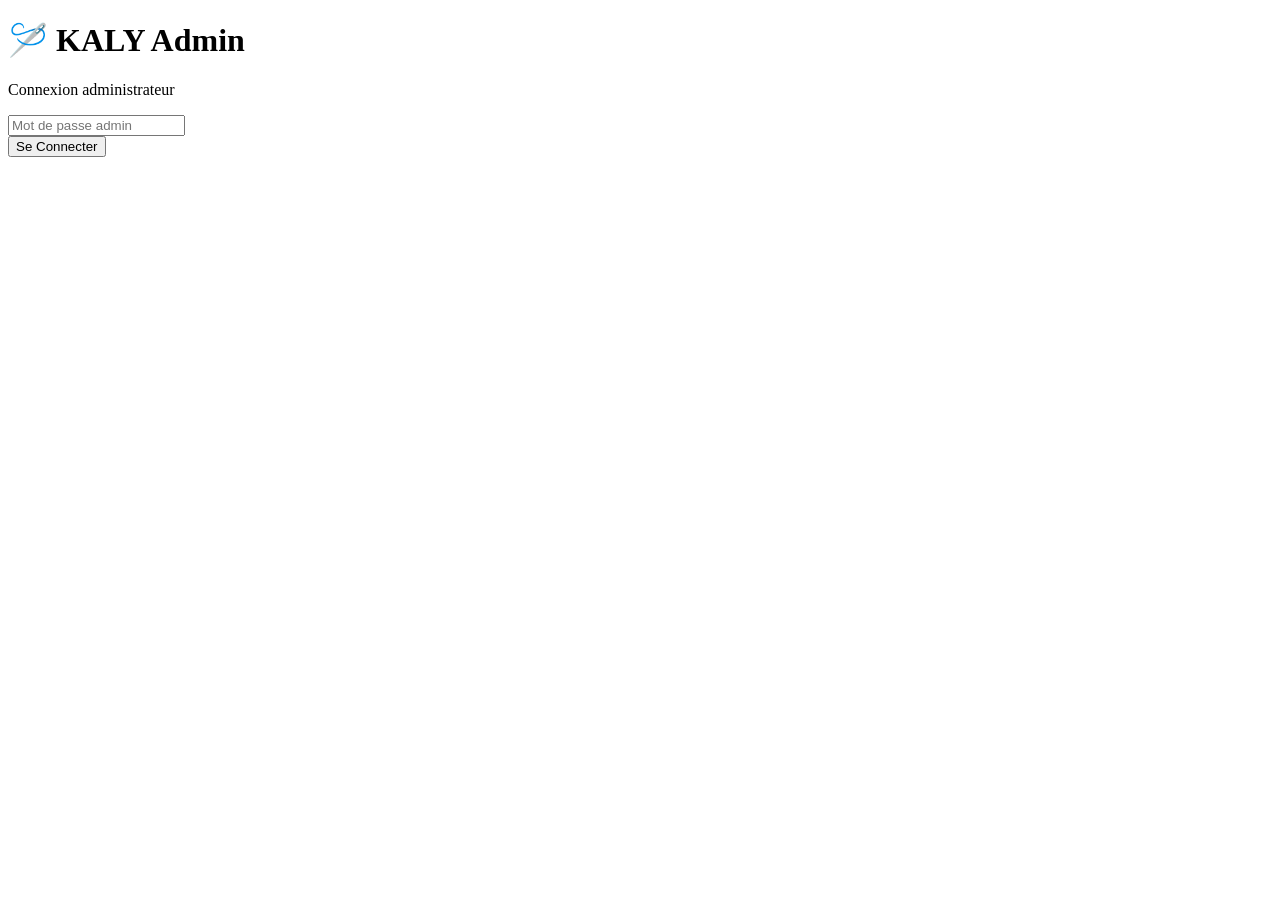
==== index.html @ ee742c8f "Add files via upload" ====
<!DOCTYPE html>
<html lang="fr">
<head>
    <meta charset="UTF-8">
    <meta name="viewport" content="width=device-width, initial-scale=1.0">
    <title>Admin Login - KALY</title>
    <link rel="stylesheet" href="css/admin.css">
</head>
<body>
    <div class="login-container">
        <div class="login-box">
            <h1>🪡 KALY Admin</h1>
            <p>Connexion administrateur</p>
            
            <form id="login-form">
                <div class="form-group">
                    <input type="password" id="password" placeholder="Mot de passe admin" required>
                </div>
                <button type="submit" class="btn btn-primary">Se Connecter</button>
                <div id="error-message" class="error-message"></div>
            </form>
        </div>
    </div>

    <script>
        // IMPORTANT: Remplacez par votre URL backend
        const API_URL = 'https://kaly-backend.onrender.com/api';
        
        document.getElementById('login-form').addEventListener('submit', async function(e) {
            e.preventDefault();
            
            const password = document.getElementById('password').value;
            const errorMsg = document.getElementById('error-message');
            
            try {
                // Test connection avec le mot de passe
                const response = await fetch(`${API_URL}/products`, {
                    headers: {
                        'password': password
                    }
                });
                
                if (response.ok) {
                    localStorage.setItem('kaly_admin_password', password);
                    window.location.href = 'dashboard.html';
                } else {
                    errorMsg.textContent = '❌ Mot de passe incorrect';
                }
            } catch (error) {
                errorMsg.textContent = '❌ Erreur de connexion au serveur';
                console.error('Error:', error);
            }
        });
    </script>
</body>
</html>
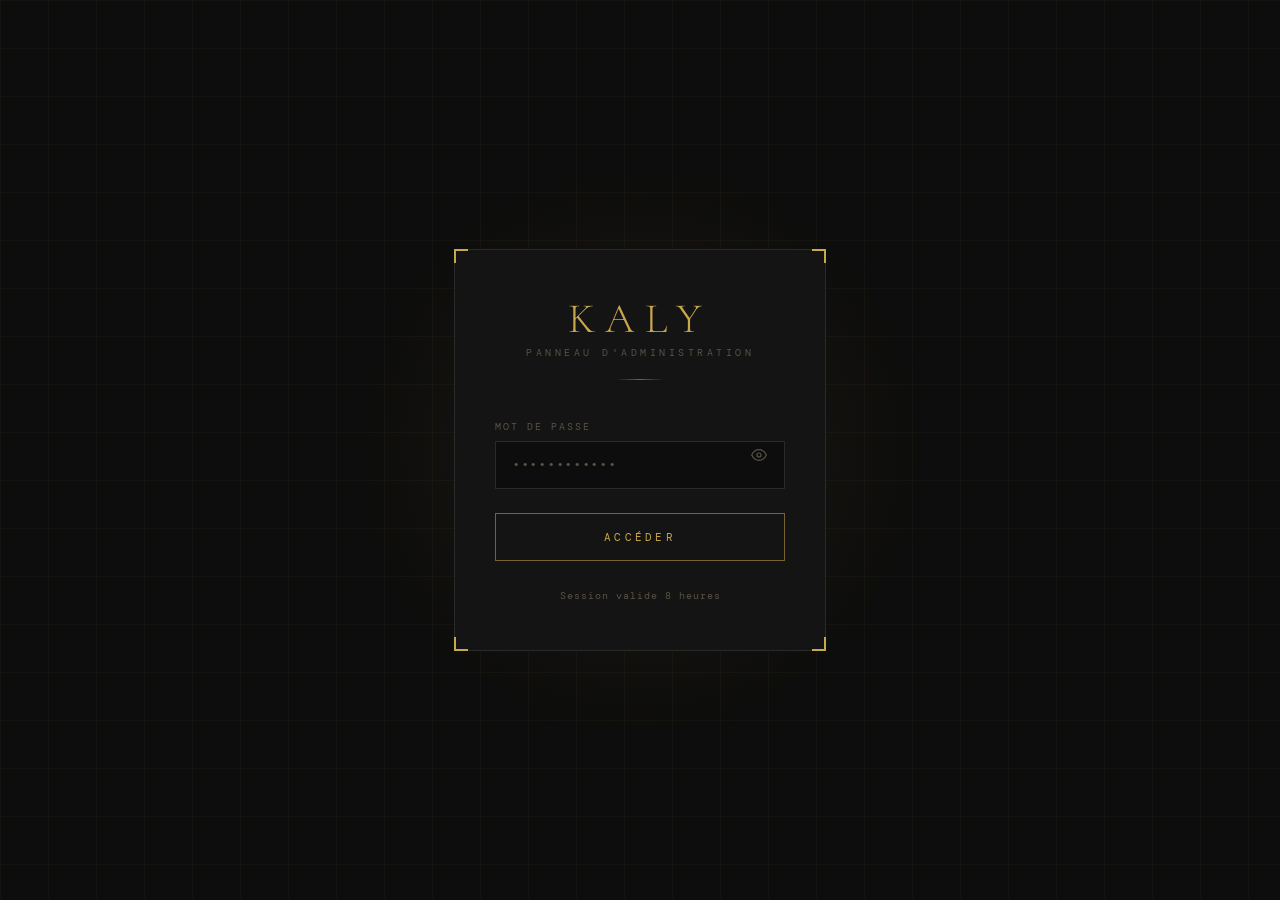
==== commit b8932c70: "Update index.html" ====
--- a/index.html
+++ b/index.html
@@ -1,56 +1,371 @@
 <!DOCTYPE html>
 <html lang="fr">
 <head>
-    <meta charset="UTF-8">
-    <meta name="viewport" content="width=device-width, initial-scale=1.0">
-    <title>Admin Login - KALY</title>
-    <link rel="stylesheet" href="css/admin.css">
+  <meta charset="UTF-8" />
+  <meta name="viewport" content="width=device-width, initial-scale=1.0" />
+  <title>KALY — Admin</title>
+  <link href="https://fonts.googleapis.com/css2?family=Cormorant+Garamond:wght@300;400;600&family=DM+Mono:wght@300;400&display=swap" rel="stylesheet" />
+  <style>
+    *, *::before, *::after { box-sizing: border-box; margin: 0; padding: 0; }
+
+    :root {
+      --bg: #0d0d0d;
+      --surface: #141414;
+      --border: #2a2a2a;
+      --gold: #c9a84c;
+      --gold-dim: #7a6230;
+      --text: #e8e0d0;
+      --muted: #5a5244;
+      --error: #c0392b;
+    }
+
+    body {
+      background: var(--bg);
+      color: var(--text);
+      font-family: 'DM Mono', monospace;
+      min-height: 100vh;
+      display: flex;
+      align-items: center;
+      justify-content: center;
+      overflow: hidden;
+    }
+
+    /* Animated background grid */
+    body::before {
+      content: '';
+      position: fixed;
+      inset: 0;
+      background-image:
+        linear-gradient(rgba(201,168,76,0.04) 1px, transparent 1px),
+        linear-gradient(90deg, rgba(201,168,76,0.04) 1px, transparent 1px);
+      background-size: 48px 48px;
+      animation: gridDrift 20s linear infinite;
+      z-index: 0;
+    }
+
+    @keyframes gridDrift {
+      from { transform: translateY(0); }
+      to   { transform: translateY(48px); }
+    }
+
+    .glow-orb {
+      position: fixed;
+      width: 600px;
+      height: 600px;
+      border-radius: 50%;
+      background: radial-gradient(circle, rgba(201,168,76,0.08) 0%, transparent 70%);
+      top: 50%;
+      left: 50%;
+      transform: translate(-50%, -50%);
+      z-index: 0;
+      animation: pulse 6s ease-in-out infinite;
+    }
+
+    @keyframes pulse {
+      0%, 100% { opacity: 0.6; transform: translate(-50%, -50%) scale(1); }
+      50%       { opacity: 1;   transform: translate(-50%, -50%) scale(1.1); }
+    }
+
+    .container {
+      position: relative;
+      z-index: 1;
+      width: 100%;
+      max-width: 420px;
+      padding: 0 24px;
+      animation: fadeUp 0.8s cubic-bezier(0.16,1,0.3,1) both;
+    }
+
+    @keyframes fadeUp {
+      from { opacity: 0; transform: translateY(24px); }
+      to   { opacity: 1; transform: translateY(0); }
+    }
+
+    .card {
+      background: var(--surface);
+      border: 1px solid var(--border);
+      padding: 48px 40px;
+      position: relative;
+    }
+
+    /* Corner accents */
+    .card::before, .card::after,
+    .card-corner-bl, .card-corner-tr {
+      content: '';
+      position: absolute;
+      width: 14px;
+      height: 14px;
+      border-color: var(--gold);
+      border-style: solid;
+    }
+    .card::before  { top: -1px;    left: -1px;  border-width: 2px 0 0 2px; }
+    .card::after   { bottom: -1px; right: -1px; border-width: 0 2px 2px 0; }
+    .card-corner-bl { bottom: -1px; left: -1px;  border-width: 0 0 2px 2px; }
+    .card-corner-tr { top: -1px;   right: -1px;  border-width: 2px 2px 0 0; }
+
+    .header {
+      text-align: center;
+      margin-bottom: 40px;
+    }
+
+    .logo {
+      font-family: 'Cormorant Garamond', serif;
+      font-size: 42px;
+      font-weight: 300;
+      letter-spacing: 0.25em;
+      color: var(--gold);
+      line-height: 1;
+      margin-bottom: 6px;
+    }
+
+    .tagline {
+      font-size: 10px;
+      letter-spacing: 0.35em;
+      color: var(--muted);
+      text-transform: uppercase;
+    }
+
+    .divider {
+      width: 48px;
+      height: 1px;
+      background: linear-gradient(90deg, transparent, var(--gold-dim), transparent);
+      margin: 20px auto;
+    }
+
+    label {
+      display: block;
+      font-size: 10px;
+      letter-spacing: 0.2em;
+      color: var(--muted);
+      text-transform: uppercase;
+      margin-bottom: 8px;
+    }
+
+    .input-wrap {
+      position: relative;
+      margin-bottom: 24px;
+    }
+
+    input[type="password"],
+    input[type="text"] {
+      width: 100%;
+      background: var(--bg);
+      border: 1px solid var(--border);
+      color: var(--text);
+      font-family: 'DM Mono', monospace;
+      font-size: 14px;
+      padding: 14px 48px 14px 16px;
+      outline: none;
+      transition: border-color 0.2s;
+      letter-spacing: 0.05em;
+    }
+
+    input:focus {
+      border-color: var(--gold-dim);
+    }
+
+    input::placeholder {
+      color: var(--muted);
+    }
+
+    .eye-btn {
+      position: absolute;
+      right: 14px;
+      top: 50%;
+      transform: translateY(-50%);
+      background: none;
+      border: none;
+      color: var(--muted);
+      cursor: pointer;
+      padding: 4px;
+      transition: color 0.2s;
+      display: flex;
+      align-items: center;
+    }
+
+    .eye-btn:hover { color: var(--gold); }
+
+    .btn {
+      width: 100%;
+      background: transparent;
+      border: 1px solid var(--gold-dim);
+      color: var(--gold);
+      font-family: 'DM Mono', monospace;
+      font-size: 11px;
+      letter-spacing: 0.3em;
+      text-transform: uppercase;
+      padding: 16px;
+      cursor: pointer;
+      transition: all 0.25s;
+      position: relative;
+      overflow: hidden;
+    }
+
+    .btn::before {
+      content: '';
+      position: absolute;
+      inset: 0;
+      background: var(--gold);
+      transform: scaleX(0);
+      transform-origin: left;
+      transition: transform 0.3s cubic-bezier(0.4,0,0.2,1);
+      z-index: 0;
+    }
+
+    .btn:hover::before  { transform: scaleX(1); }
+    .btn:hover { color: var(--bg); border-color: var(--gold); }
+
+    .btn span { position: relative; z-index: 1; }
+
+    .btn:disabled {
+      opacity: 0.4;
+      cursor: not-allowed;
+    }
+
+    .btn:disabled::before { display: none; }
+
+    .error-msg {
+      background: rgba(192,57,43,0.1);
+      border: 1px solid rgba(192,57,43,0.3);
+      color: #e74c3c;
+      font-size: 11px;
+      letter-spacing: 0.05em;
+      padding: 10px 14px;
+      margin-bottom: 20px;
+      display: none;
+      animation: shake 0.35s cubic-bezier(0.36,0.07,0.19,0.97);
+    }
+
+    @keyframes shake {
+      0%, 100% { transform: translateX(0); }
+      20%       { transform: translateX(-6px); }
+      60%       { transform: translateX(6px); }
+      80%       { transform: translateX(-3px); }
+    }
+
+    .error-msg.visible { display: block; }
+
+    .spinner {
+      width: 14px;
+      height: 14px;
+      border: 2px solid transparent;
+      border-top-color: currentColor;
+      border-radius: 50%;
+      animation: spin 0.6s linear infinite;
+      display: inline-block;
+      vertical-align: middle;
+      margin-right: 8px;
+    }
+
+    @keyframes spin { to { transform: rotate(360deg); } }
+
+    .footer-note {
+      text-align: center;
+      margin-top: 28px;
+      font-size: 10px;
+      color: var(--muted);
+      letter-spacing: 0.1em;
+    }
+  </style>
 </head>
 <body>
-    <div class="login-container">
-        <div class="login-box">
-            <h1>🪡 KALY Admin</h1>
-            <p>Connexion administrateur</p>
-            
-            <form id="login-form">
-                <div class="form-group">
-                    <input type="password" id="password" placeholder="Mot de passe admin" required>
-                </div>
-                <button type="submit" class="btn btn-primary">Se Connecter</button>
-                <div id="error-message" class="error-message"></div>
-            </form>
-        </div>
+  <div class="glow-orb"></div>
+
+  <div class="container">
+    <div class="card">
+      <div class="card-corner-bl"></div>
+      <div class="card-corner-tr"></div>
+
+      <div class="header">
+        <div class="logo">KALY</div>
+        <div class="tagline">Panneau d'administration</div>
+        <div class="divider"></div>
+      </div>
+
+      <div id="errorMsg" class="error-msg"></div>
+
+      <div class="input-wrap">
+        <label for="password">Mot de passe</label>
+        <input type="password" id="password" placeholder="••••••••••••" autocomplete="current-password" />
+        <button class="eye-btn" id="eyeBtn" type="button" aria-label="Afficher le mot de passe">
+          <svg id="eyeIcon" width="16" height="16" fill="none" stroke="currentColor" stroke-width="1.8" viewBox="0 0 24 24">
+            <path d="M1 12s4-8 11-8 11 8 11 8-4 8-11 8-11-8-11-8z"/>
+            <circle cx="12" cy="12" r="3"/>
+          </svg>
+        </button>
+      </div>
+
+      <button class="btn" id="loginBtn" type="button">
+        <span id="btnText">Accéder</span>
+      </button>
+
+      <div class="footer-note">Session valide 8 heures</div>
     </div>
-
-    <script>
-        // IMPORTANT: Remplacez par votre URL backend
-        const API_URL = 'https://kaly-backend.onrender.com/api';
-        
-        document.getElementById('login-form').addEventListener('submit', async function(e) {
-            e.preventDefault();
-            
-            const password = document.getElementById('password').value;
-            const errorMsg = document.getElementById('error-message');
-            
-            try {
-                // Test connection avec le mot de passe
-                const response = await fetch(`${API_URL}/products`, {
-                    headers: {
-                        'password': password
-                    }
-                });
-                
-                if (response.ok) {
-                    localStorage.setItem('kaly_admin_password', password);
-                    window.location.href = 'dashboard.html';
-                } else {
-                    errorMsg.textContent = '❌ Mot de passe incorrect';
-                }
-            } catch (error) {
-                errorMsg.textContent = '❌ Erreur de connexion au serveur';
-                console.error('Error:', error);
-            }
+  </div>
+
+  <script>
+    const API_URL = 'https://kaly-backend.onrender.com'; // adapte si besoin
+
+    const passwordInput = document.getElementById('password');
+    const loginBtn      = document.getElementById('loginBtn');
+    const btnText       = document.getElementById('btnText');
+    const errorMsg      = document.getElementById('errorMsg');
+    const eyeBtn        = document.getElementById('eyeBtn');
+    const eyeIcon       = document.getElementById('eyeIcon');
+
+    // Toggle password visibility
+    eyeBtn.addEventListener('click', () => {
+      const isHidden = passwordInput.type === 'password';
+      passwordInput.type = isHidden ? 'text' : 'password';
+      eyeIcon.innerHTML = isHidden
+        ? `<path d="M17.94 17.94A10.07 10.07 0 0 1 12 20c-7 0-11-8-11-8a18.45 18.45 0 0 1 5.06-5.94"/>
+           <path d="M9.9 4.24A9.12 9.12 0 0 1 12 4c7 0 11 8 11 8a18.5 18.5 0 0 1-2.16 3.19"/>
+           <line x1="1" y1="1" x2="23" y2="23"/>`
+        : `<path d="M1 12s4-8 11-8 11 8 11 8-4 8-11 8-11-8-11-8z"/><circle cx="12" cy="12" r="3"/>`;
+    });
+
+    // Login
+    async function login() {
+      const password = passwordInput.value.trim();
+      if (!password) return;
+
+      errorMsg.classList.remove('visible');
+      loginBtn.disabled = true;
+      btnText.innerHTML = '<span class="spinner"></span>Vérification...';
+
+      try {
+        const res = await fetch(`${API_URL}/api/auth/login`, {
+          method: 'POST',
+          headers: { 'Content-Type': 'application/json' },
+          body: JSON.stringify({ password })
         });
-    </script>
+
+        const data = await res.json();
+
+        if (!res.ok) throw new Error(data.error || 'Erreur d\'authentification');
+
+        // Stocke le token
+        localStorage.setItem('kaly_admin_token', data.token);
+
+        // Redirige vers le dashboard
+        window.location.href = '/admin/dashboard.html';
+
+      } catch (err) {
+        errorMsg.textContent = err.message;
+        errorMsg.classList.add('visible');
+        passwordInput.value = '';
+        passwordInput.focus();
+      } finally {
+        loginBtn.disabled = false;
+        btnText.textContent = 'Accéder';
+      }
+    }
+
+    loginBtn.addEventListener('click', login);
+    passwordInput.addEventListener('keydown', e => { if (e.key === 'Enter') login(); });
+
+    // Redirige si déjà connecté
+    const existingToken = localStorage.getItem('kaly_admin_token');
+    if (existingToken) window.location.href = '/admin/dashboard.html';
+  </script>
 </body>
-</html>+</html>
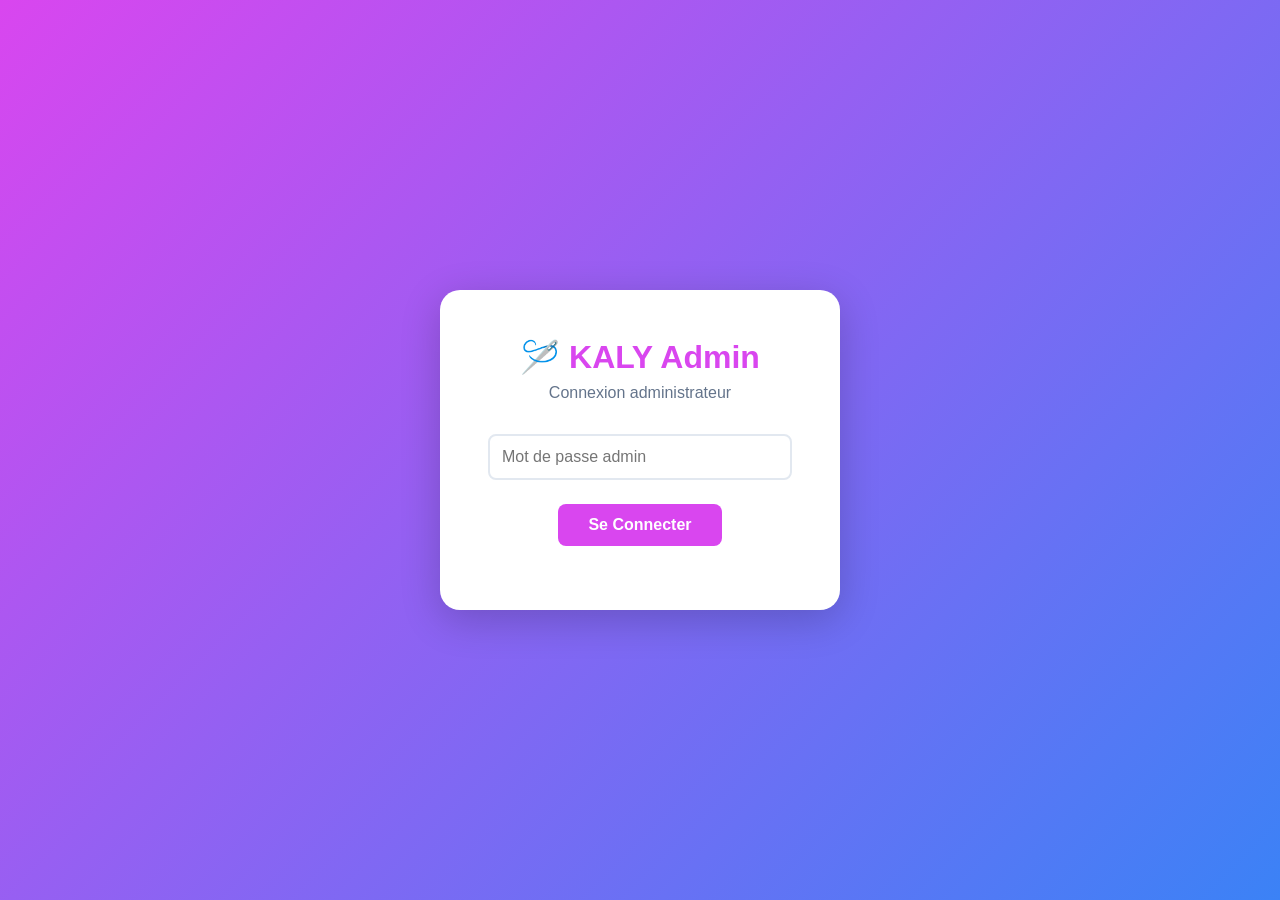
==== commit 38e23a2b: "Update index.html" ====
--- a/index.html
+++ b/index.html
@@ -1,371 +1,56 @@
 <!DOCTYPE html>
 <html lang="fr">
 <head>
-  <meta charset="UTF-8" />
-  <meta name="viewport" content="width=device-width, initial-scale=1.0" />
-  <title>KALY — Admin</title>
-  <link href="https://fonts.googleapis.com/css2?family=Cormorant+Garamond:wght@300;400;600&family=DM+Mono:wght@300;400&display=swap" rel="stylesheet" />
-  <style>
-    *, *::before, *::after { box-sizing: border-box; margin: 0; padding: 0; }
-
-    :root {
-      --bg: #0d0d0d;
-      --surface: #141414;
-      --border: #2a2a2a;
-      --gold: #c9a84c;
-      --gold-dim: #7a6230;
-      --text: #e8e0d0;
-      --muted: #5a5244;
-      --error: #c0392b;
-    }
-
-    body {
-      background: var(--bg);
-      color: var(--text);
-      font-family: 'DM Mono', monospace;
-      min-height: 100vh;
-      display: flex;
-      align-items: center;
-      justify-content: center;
-      overflow: hidden;
-    }
-
-    /* Animated background grid */
-    body::before {
-      content: '';
-      position: fixed;
-      inset: 0;
-      background-image:
-        linear-gradient(rgba(201,168,76,0.04) 1px, transparent 1px),
-        linear-gradient(90deg, rgba(201,168,76,0.04) 1px, transparent 1px);
-      background-size: 48px 48px;
-      animation: gridDrift 20s linear infinite;
-      z-index: 0;
-    }
-
-    @keyframes gridDrift {
-      from { transform: translateY(0); }
-      to   { transform: translateY(48px); }
-    }
-
-    .glow-orb {
-      position: fixed;
-      width: 600px;
-      height: 600px;
-      border-radius: 50%;
-      background: radial-gradient(circle, rgba(201,168,76,0.08) 0%, transparent 70%);
-      top: 50%;
-      left: 50%;
-      transform: translate(-50%, -50%);
-      z-index: 0;
-      animation: pulse 6s ease-in-out infinite;
-    }
-
-    @keyframes pulse {
-      0%, 100% { opacity: 0.6; transform: translate(-50%, -50%) scale(1); }
-      50%       { opacity: 1;   transform: translate(-50%, -50%) scale(1.1); }
-    }
-
-    .container {
-      position: relative;
-      z-index: 1;
-      width: 100%;
-      max-width: 420px;
-      padding: 0 24px;
-      animation: fadeUp 0.8s cubic-bezier(0.16,1,0.3,1) both;
-    }
-
-    @keyframes fadeUp {
-      from { opacity: 0; transform: translateY(24px); }
-      to   { opacity: 1; transform: translateY(0); }
-    }
-
-    .card {
-      background: var(--surface);
-      border: 1px solid var(--border);
-      padding: 48px 40px;
-      position: relative;
-    }
-
-    /* Corner accents */
-    .card::before, .card::after,
-    .card-corner-bl, .card-corner-tr {
-      content: '';
-      position: absolute;
-      width: 14px;
-      height: 14px;
-      border-color: var(--gold);
-      border-style: solid;
-    }
-    .card::before  { top: -1px;    left: -1px;  border-width: 2px 0 0 2px; }
-    .card::after   { bottom: -1px; right: -1px; border-width: 0 2px 2px 0; }
-    .card-corner-bl { bottom: -1px; left: -1px;  border-width: 0 0 2px 2px; }
-    .card-corner-tr { top: -1px;   right: -1px;  border-width: 2px 2px 0 0; }
-
-    .header {
-      text-align: center;
-      margin-bottom: 40px;
-    }
-
-    .logo {
-      font-family: 'Cormorant Garamond', serif;
-      font-size: 42px;
-      font-weight: 300;
-      letter-spacing: 0.25em;
-      color: var(--gold);
-      line-height: 1;
-      margin-bottom: 6px;
-    }
-
-    .tagline {
-      font-size: 10px;
-      letter-spacing: 0.35em;
-      color: var(--muted);
-      text-transform: uppercase;
-    }
-
-    .divider {
-      width: 48px;
-      height: 1px;
-      background: linear-gradient(90deg, transparent, var(--gold-dim), transparent);
-      margin: 20px auto;
-    }
-
-    label {
-      display: block;
-      font-size: 10px;
-      letter-spacing: 0.2em;
-      color: var(--muted);
-      text-transform: uppercase;
-      margin-bottom: 8px;
-    }
-
-    .input-wrap {
-      position: relative;
-      margin-bottom: 24px;
-    }
-
-    input[type="password"],
-    input[type="text"] {
-      width: 100%;
-      background: var(--bg);
-      border: 1px solid var(--border);
-      color: var(--text);
-      font-family: 'DM Mono', monospace;
-      font-size: 14px;
-      padding: 14px 48px 14px 16px;
-      outline: none;
-      transition: border-color 0.2s;
-      letter-spacing: 0.05em;
-    }
-
-    input:focus {
-      border-color: var(--gold-dim);
-    }
-
-    input::placeholder {
-      color: var(--muted);
-    }
-
-    .eye-btn {
-      position: absolute;
-      right: 14px;
-      top: 50%;
-      transform: translateY(-50%);
-      background: none;
-      border: none;
-      color: var(--muted);
-      cursor: pointer;
-      padding: 4px;
-      transition: color 0.2s;
-      display: flex;
-      align-items: center;
-    }
-
-    .eye-btn:hover { color: var(--gold); }
-
-    .btn {
-      width: 100%;
-      background: transparent;
-      border: 1px solid var(--gold-dim);
-      color: var(--gold);
-      font-family: 'DM Mono', monospace;
-      font-size: 11px;
-      letter-spacing: 0.3em;
-      text-transform: uppercase;
-      padding: 16px;
-      cursor: pointer;
-      transition: all 0.25s;
-      position: relative;
-      overflow: hidden;
-    }
-
-    .btn::before {
-      content: '';
-      position: absolute;
-      inset: 0;
-      background: var(--gold);
-      transform: scaleX(0);
-      transform-origin: left;
-      transition: transform 0.3s cubic-bezier(0.4,0,0.2,1);
-      z-index: 0;
-    }
-
-    .btn:hover::before  { transform: scaleX(1); }
-    .btn:hover { color: var(--bg); border-color: var(--gold); }
-
-    .btn span { position: relative; z-index: 1; }
-
-    .btn:disabled {
-      opacity: 0.4;
-      cursor: not-allowed;
-    }
-
-    .btn:disabled::before { display: none; }
-
-    .error-msg {
-      background: rgba(192,57,43,0.1);
-      border: 1px solid rgba(192,57,43,0.3);
-      color: #e74c3c;
-      font-size: 11px;
-      letter-spacing: 0.05em;
-      padding: 10px 14px;
-      margin-bottom: 20px;
-      display: none;
-      animation: shake 0.35s cubic-bezier(0.36,0.07,0.19,0.97);
-    }
-
-    @keyframes shake {
-      0%, 100% { transform: translateX(0); }
-      20%       { transform: translateX(-6px); }
-      60%       { transform: translateX(6px); }
-      80%       { transform: translateX(-3px); }
-    }
-
-    .error-msg.visible { display: block; }
-
-    .spinner {
-      width: 14px;
-      height: 14px;
-      border: 2px solid transparent;
-      border-top-color: currentColor;
-      border-radius: 50%;
-      animation: spin 0.6s linear infinite;
-      display: inline-block;
-      vertical-align: middle;
-      margin-right: 8px;
-    }
-
-    @keyframes spin { to { transform: rotate(360deg); } }
-
-    .footer-note {
-      text-align: center;
-      margin-top: 28px;
-      font-size: 10px;
-      color: var(--muted);
-      letter-spacing: 0.1em;
-    }
-  </style>
+    <meta charset="UTF-8">
+    <meta name="viewport" content="width=device-width, initial-scale=1.0">
+    <title>Admin Login - KALY</title>
+    <link rel="stylesheet" href="css/admin.css">
 </head>
 <body>
-  <div class="glow-orb"></div>
+    <div class="login-container">
+        <div class="login-box">
+            <h1>🪡 KALY Admin</h1>
+            <p>Connexion administrateur</p>
+            
+            <form id="login-form">
+                <div class="form-group">
+                    <input type="password" id="password" placeholder="Mot de passe admin" required>
+                </div>
+                <button type="submit" class="btn btn-primary">Se Connecter</button>
+                <div id="error-message" class="error-message"></div>
+            </form>
+        </div>
+    </div>
 
-  <div class="container">
-    <div class="card">
-      <div class="card-corner-bl"></div>
-      <div class="card-corner-tr"></div>
-
-      <div class="header">
-        <div class="logo">KALY</div>
-        <div class="tagline">Panneau d'administration</div>
-        <div class="divider"></div>
-      </div>
-
-      <div id="errorMsg" class="error-msg"></div>
-
-      <div class="input-wrap">
-        <label for="password">Mot de passe</label>
-        <input type="password" id="password" placeholder="••••••••••••" autocomplete="current-password" />
-        <button class="eye-btn" id="eyeBtn" type="button" aria-label="Afficher le mot de passe">
-          <svg id="eyeIcon" width="16" height="16" fill="none" stroke="currentColor" stroke-width="1.8" viewBox="0 0 24 24">
-            <path d="M1 12s4-8 11-8 11 8 11 8-4 8-11 8-11-8-11-8z"/>
-            <circle cx="12" cy="12" r="3"/>
-          </svg>
-        </button>
-      </div>
-
-      <button class="btn" id="loginBtn" type="button">
-        <span id="btnText">Accéder</span>
-      </button>
-
-      <div class="footer-note">Session valide 8 heures</div>
-    </div>
-  </div>
-
-  <script>
-    const API_URL = 'https://kaly-backend.onrender.com'; // adapte si besoin
-
-    const passwordInput = document.getElementById('password');
-    const loginBtn      = document.getElementById('loginBtn');
-    const btnText       = document.getElementById('btnText');
-    const errorMsg      = document.getElementById('errorMsg');
-    const eyeBtn        = document.getElementById('eyeBtn');
-    const eyeIcon       = document.getElementById('eyeIcon');
-
-    // Toggle password visibility
-    eyeBtn.addEventListener('click', () => {
-      const isHidden = passwordInput.type === 'password';
-      passwordInput.type = isHidden ? 'text' : 'password';
-      eyeIcon.innerHTML = isHidden
-        ? `<path d="M17.94 17.94A10.07 10.07 0 0 1 12 20c-7 0-11-8-11-8a18.45 18.45 0 0 1 5.06-5.94"/>
-           <path d="M9.9 4.24A9.12 9.12 0 0 1 12 4c7 0 11 8 11 8a18.5 18.5 0 0 1-2.16 3.19"/>
-           <line x1="1" y1="1" x2="23" y2="23"/>`
-        : `<path d="M1 12s4-8 11-8 11 8 11 8-4 8-11 8-11-8-11-8z"/><circle cx="12" cy="12" r="3"/>`;
-    });
-
-    // Login
-    async function login() {
-      const password = passwordInput.value.trim();
-      if (!password) return;
-
-      errorMsg.classList.remove('visible');
-      loginBtn.disabled = true;
-      btnText.innerHTML = '<span class="spinner"></span>Vérification...';
-
-      try {
-        const res = await fetch(`${API_URL}/api/auth/login`, {
-          method: 'POST',
-          headers: { 'Content-Type': 'application/json' },
-          body: JSON.stringify({ password })
+    <script>
+        // IMPORTANT: Remplacez par votre URL backend
+        const API_URL = 'https://kaly-backend.onrender.com/api';
+        
+        document.getElementById('login-form').addEventListener('submit', async function(e) {
+            e.preventDefault();
+            
+            const password = document.getElementById('password').value;
+            const errorMsg = document.getElementById('error-message');
+            
+            try {
+                // Test connection avec le mot de passe
+                const response = await fetch(`${API_URL}/products`, {
+                    headers: {
+                        'password': password
+                    }
+                });
+                
+                if (response.ok) {
+                    localStorage.setItem('kaly_admin_password', password);
+                    window.location.href = 'dashboard.html';
+                } else {
+                    errorMsg.textContent = '❌ Mot de passe incorrect';
+                }
+            } catch (error) {
+                errorMsg.textContent = '❌ Erreur de connexion au serveur';
+                console.error('Error:', error);
+            }
         });
-
-        const data = await res.json();
-
-        if (!res.ok) throw new Error(data.error || 'Erreur d\'authentification');
-
-        // Stocke le token
-        localStorage.setItem('kaly_admin_token', data.token);
-
-        // Redirige vers le dashboard
-        window.location.href = '/admin/dashboard.html';
-
-      } catch (err) {
-        errorMsg.textContent = err.message;
-        errorMsg.classList.add('visible');
-        passwordInput.value = '';
-        passwordInput.focus();
-      } finally {
-        loginBtn.disabled = false;
-        btnText.textContent = 'Accéder';
-      }
-    }
-
-    loginBtn.addEventListener('click', login);
-    passwordInput.addEventListener('keydown', e => { if (e.key === 'Enter') login(); });
-
-    // Redirige si déjà connecté
-    const existingToken = localStorage.getItem('kaly_admin_token');
-    if (existingToken) window.location.href = '/admin/dashboard.html';
-  </script>
+    </script>
 </body>
 </html>
--- a/css/admin.css
+++ b/css/admin.css
@@ -0,0 +1,405 @@
+* {
+    margin: 0;
+    padding: 0;
+    box-sizing: border-box;
+}
+
+:root {
+    --primary: #d946ef;
+    --primary-dark: #c026d3;
+    --secondary: #3b82f6;
+    --dark: #1e293b;
+    --light: #f8fafc;
+    --gray: #64748b;
+    --success: #10b981;
+    --danger: #ef4444;
+}
+
+body {
+    font-family: 'Segoe UI', Tahoma, Geneva, Verdana, sans-serif;
+    background: var(--light);
+    color: var(--dark);
+}
+
+/* Login Page */
+.login-container {
+    min-height: 100vh;
+    display: flex;
+    align-items: center;
+    justify-content: center;
+    background: linear-gradient(135deg, var(--primary) 0%, var(--secondary) 100%);
+    padding: 20px;
+}
+
+.login-box {
+    background: white;
+    padding: 3rem;
+    border-radius: 20px;
+    box-shadow: 0 10px 40px rgba(0,0,0,0.2);
+    max-width: 400px;
+    width: 100%;
+    text-align: center;
+}
+
+.login-box h1 {
+    color: var(--primary);
+    margin-bottom: 0.5rem;
+    font-size: 2rem;
+}
+
+.login-box p {
+    color: var(--gray);
+    margin-bottom: 2rem;
+}
+
+.form-group {
+    margin-bottom: 1.5rem;
+    text-align: left;
+}
+
+.form-group label {
+    display: block;
+    margin-bottom: 0.5rem;
+    font-weight: 600;
+    color: var(--dark);
+}
+
+.form-group input,
+.form-group select,
+.form-group textarea {
+    width: 100%;
+    padding: 12px;
+    border: 2px solid #e2e8f0;
+    border-radius: 8px;
+    font-size: 1rem;
+    transition: border 0.3s;
+}
+
+.form-group input:focus,
+.form-group select:focus,
+.form-group textarea:focus {
+    outline: none;
+    border-color: var(--primary);
+}
+
+.form-group small {
+    display: block;
+    margin-top: 0.5rem;
+    color: var(--gray);
+    font-size: 0.85rem;
+}
+
+.btn {
+    padding: 12px 30px;
+    border: none;
+    border-radius: 8px;
+    font-size: 1rem;
+    font-weight: 600;
+    cursor: pointer;
+    transition: all 0.3s;
+    display: inline-flex;
+    align-items: center;
+    gap: 0.5rem;
+}
+
+.btn-primary {
+    background: var(--primary);
+    color: white;
+}
+
+.btn-primary:hover {
+    background: var(--primary-dark);
+    transform: translateY(-2px);
+}
+
+.btn-secondary {
+    background: var(--gray);
+    color: white;
+}
+
+.btn-secondary:hover {
+    background: #475569;
+}
+
+.btn-danger {
+    background: var(--danger);
+    color: white;
+}
+
+.btn-danger:hover {
+    background: #dc2626;
+}
+
+.btn-sm {
+    padding: 6px 12px;
+    font-size: 0.875rem;
+}
+
+.error-message {
+    color: var(--danger);
+    margin-top: 1rem;
+    font-size: 0.9rem;
+}
+
+/* Admin Layout */
+.admin-layout {
+    display: flex;
+    min-height: 100vh;
+}
+
+.sidebar {
+    width: 260px;
+    background: var(--dark);
+    color: white;
+    padding: 2rem 0;
+    position: fixed;
+    height: 100vh;
+    overflow-y: auto;
+}
+
+.sidebar .logo {
+    padding: 0 1.5rem;
+    margin-bottom: 2rem;
+}
+
+.sidebar .logo h2 {
+    color: var(--primary);
+}
+
+.sidebar-nav {
+    display: flex;
+    flex-direction: column;
+}
+
+.nav-item {
+    padding: 1rem 1.5rem;
+    color: #cbd5e1;
+    text-decoration: none;
+    display: flex;
+    align-items: center;
+    gap: 1rem;
+    transition: all 0.3s;
+    cursor: pointer;
+}
+
+.nav-item:hover,
+.nav-item.active {
+    background: rgba(217, 70, 239, 0.1);
+    color: var(--primary);
+    border-left: 3px solid var(--primary);
+}
+
+.nav-item i {
+    width: 20px;
+}
+
+.main-content {
+    flex: 1;
+    margin-left: 260px;
+    padding: 2rem;
+}
+
+.admin-header {
+    background: white;
+    padding: 1.5rem;
+    border-radius: 10px;
+    margin-bottom: 2rem;
+    box-shadow: 0 2px 10px rgba(0,0,0,0.05);
+}
+
+.admin-header h1 {
+    color: var(--dark);
+}
+
+.content-section {
+    background: white;
+    padding: 2rem;
+    border-radius: 10px;
+    box-shadow: 0 2px 10px rgba(0,0,0,0.05);
+}
+
+.section-header {
+    display: flex;
+    justify-content: space-between;
+    align-items: center;
+    margin-bottom: 2rem;
+    flex-wrap: wrap;
+    gap: 1rem;
+}
+
+.section-header h2 {
+    color: var(--dark);
+}
+
+/* Products Table */
+.products-table {
+    overflow-x: auto;
+}
+
+table {
+    width: 100%;
+    border-collapse: collapse;
+}
+
+thead {
+    background: var(--light);
+}
+
+th {
+    padding: 1rem;
+    text-align: left;
+    font-weight: 600;
+    color: var(--dark);
+}
+
+td {
+    padding: 1rem;
+    border-bottom: 1px solid #e2e8f0;
+}
+
+.product-image-thumb {
+    width: 60px;
+    height: 60px;
+    object-fit: cover;
+    border-radius: 8px;
+}
+
+.action-buttons {
+    display: flex;
+    gap: 0.5rem;
+    flex-wrap: wrap;
+}
+
+/* Product Form */
+.product-form {
+    max-width: 800px;
+}
+
+.form-row {
+    display: grid;
+    grid-template-columns: 1fr 1fr;
+    gap: 1rem;
+}
+
+.image-preview,
+.uploaded-images {
+    display: grid;
+    grid-template-columns: repeat(auto-fill, minmax(150px, 1fr));
+    gap: 1rem;
+    margin-top: 1rem;
+}
+
+.preview-item,
+.uploaded-item {
+    position: relative;
+}
+
+.preview-item img,
+.uploaded-item img {
+    width: 100%;
+    height: 150px;
+    object-fit: cover;
+    border-radius: 8px;
+}
+
+.form-actions {
+    display: flex;
+    gap: 1rem;
+    margin-top: 2rem;
+}
+
+.form-message {
+    margin-top: 1rem;
+    padding: 1rem;
+    border-radius: 8px;
+}
+
+.form-message.success {
+    background: #d1fae5;
+    color: var(--success);
+}
+
+.form-message.error {
+    background: #fee2e2;
+    color: var(--danger);
+}
+
+/* Promo Form */
+.promo-form-card {
+    max-width: 600px;
+    background: var(--light);
+    padding: 2rem;
+    border-radius: 10px;
+}
+
+.promo-form-card h3 {
+    margin-bottom: 1.5rem;
+    color: var(--dark);
+}
+
+/* Stats */
+.stats-grid {
+    display: grid;
+    grid-template-columns: repeat(auto-fit, minmax(250px, 1fr));
+    gap: 2rem;
+    margin-top: 2rem;
+}
+
+.stat-card {
+    background: linear-gradient(135deg, var(--primary) 0%, var(--secondary) 100%);
+    color: white;
+    padding: 2rem;
+    border-radius: 15px;
+    text-align: center;
+    box-shadow: 0 5px 20px rgba(0,0,0,0.1);
+}
+
+.stat-card i {
+    font-size: 3rem;
+    margin-bottom: 1rem;
+    opacity: 0.9;
+}
+
+.stat-card h3 {
+    font-size: 2.5rem;
+    margin-bottom: 0.5rem;
+}
+
+.stat-card p {
+    font-size: 1.1rem;
+    opacity: 0.9;
+}
+
+/* Mobile Responsive */
+@media (max-width: 768px) {
+    .sidebar {
+        width: 100%;
+        height: auto;
+        position: relative;
+    }
+    
+    .main-content {
+        margin-left: 0;
+    }
+    
+    .form-row {
+        grid-template-columns: 1fr;
+    }
+    
+    .section-header {
+        flex-direction: column;
+        align-items: flex-start;
+    }
+    
+    .action-buttons {
+        flex-direction: column;
+    }
+    
+    .products-table {
+        font-size: 0.9rem;
+    }
+    
+    th, td {
+        padding: 0.5rem;
+  }
+  
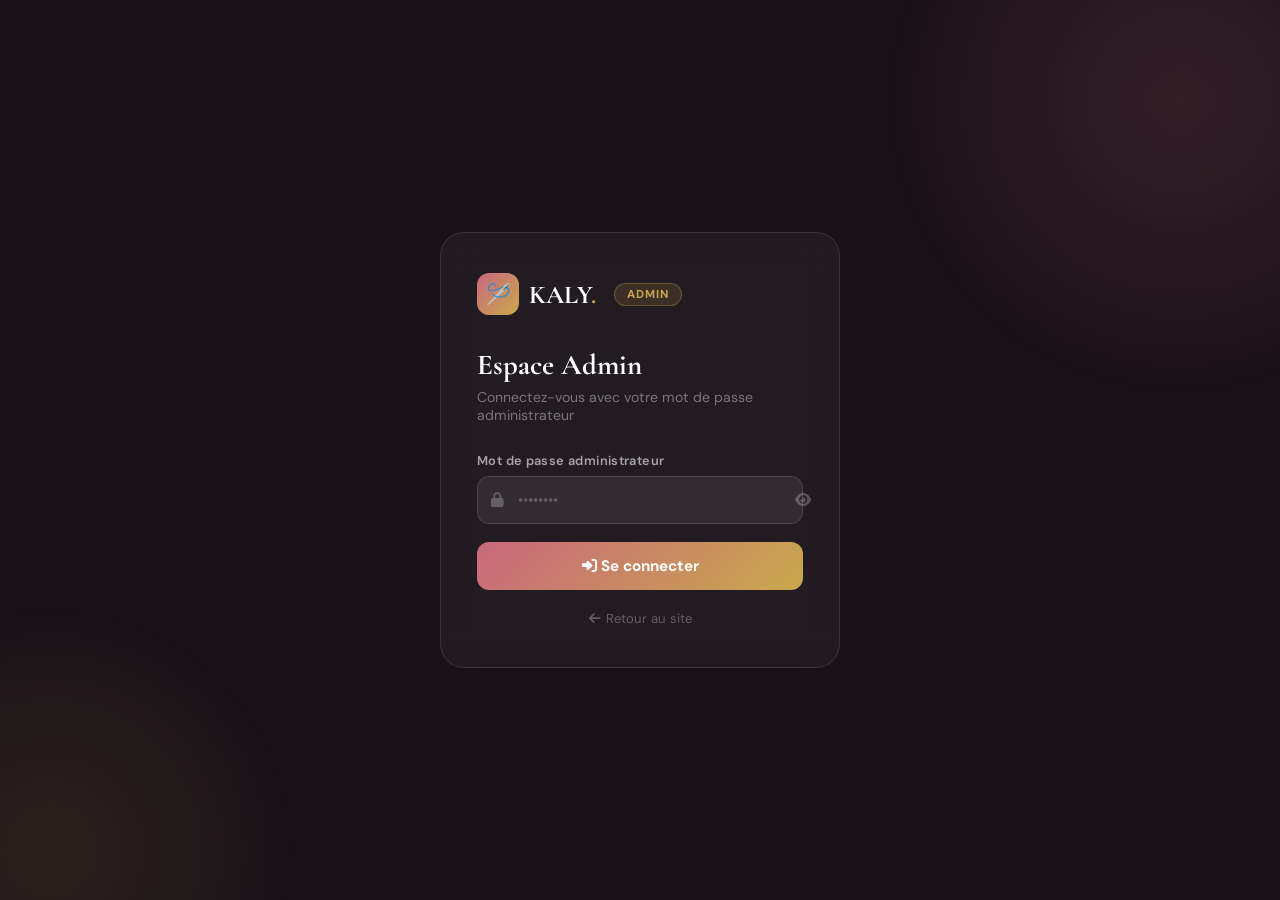
==== commit dd0437b5: "Rename admin-login.html to index.html" ====
--- a/index.html
+++ b/index.html
@@ -1,56 +1,104 @@
 <!DOCTYPE html>
 <html lang="fr">
 <head>
-    <meta charset="UTF-8">
-    <meta name="viewport" content="width=device-width, initial-scale=1.0">
-    <title>Admin Login - KALY</title>
-    <link rel="stylesheet" href="css/admin.css">
+  <meta charset="UTF-8">
+  <meta name="viewport" content="width=device-width, initial-scale=1.0">
+  <title>Admin — KALY</title>
+  <link rel="preconnect" href="https://fonts.googleapis.com">
+  <link rel="preconnect" href="https://fonts.gstatic.com" crossorigin>
+  <link href="https://fonts.googleapis.com/css2?family=Cormorant+Garamond:wght@400;600;700&family=DM+Sans:wght@300;400;500;600&display=swap" rel="stylesheet">
+  <link rel="stylesheet" href="https://cdnjs.cloudflare.com/ajax/libs/font-awesome/6.4.0/css/all.min.css">
+  <style>
+    *,*::before,*::after{margin:0;padding:0;box-sizing:border-box}
+    :root{--rose:#e8a0b0;--rose-deep:#c9687e;--gold:#c9a84c;--dark:#1a1218;--mid:#2e2129;--white:#fff}
+    html,body{height:100%}
+    body{font-family:'DM Sans',sans-serif;background:var(--dark);display:flex;align-items:center;justify-content:center;min-height:100vh;padding:20px;position:relative;overflow:hidden}
+    body::before{content:'';position:fixed;width:600px;height:600px;background:radial-gradient(circle,rgba(201,104,126,.15) 0%,transparent 70%);top:-200px;right:-200px;pointer-events:none}
+    body::after{content:'';position:fixed;width:500px;height:500px;background:radial-gradient(circle,rgba(201,168,76,.1) 0%,transparent 70%);bottom:-200px;left:-200px;pointer-events:none}
+    .card{width:100%;max-width:400px;background:rgba(255,255,255,.04);border:1px solid rgba(255,255,255,.1);border-radius:24px;padding:40px 36px;backdrop-filter:blur(16px);position:relative;z-index:1;animation:cardIn .5s ease}
+    @keyframes cardIn{from{opacity:0;transform:translateY(20px)}to{opacity:1;transform:translateY(0)}}
+    .logo-row{display:flex;align-items:center;gap:10px;margin-bottom:32px}
+    .logo-icon{width:42px;height:42px;border-radius:12px;background:linear-gradient(135deg,var(--rose-deep),var(--gold));display:flex;align-items:center;justify-content:center;font-size:20px}
+    .logo-text{font-family:'Cormorant Garamond',serif;font-size:1.6rem;font-weight:700;color:var(--white)}
+    .logo-text span{color:var(--gold)}
+    .admin-badge{display:inline-block;background:rgba(201,168,76,.15);border:1px solid rgba(201,168,76,.3);color:var(--gold);font-size:.72rem;font-weight:700;letter-spacing:.08em;text-transform:uppercase;padding:3px 12px;border-radius:99px;margin-left:8px}
+    h1{font-family:'Cormorant Garamond',serif;font-size:1.8rem;font-weight:700;color:var(--white);margin-bottom:6px}
+    .sub{color:rgba(255,255,255,.4);font-size:.88rem;margin-bottom:28px}
+    .field{margin-bottom:18px}
+    .field label{display:block;font-size:.8rem;font-weight:600;color:rgba(255,255,255,.6);margin-bottom:7px;letter-spacing:.03em}
+    .input-wrap{position:relative}
+    .input-wrap i{position:absolute;left:14px;top:50%;transform:translateY(-50%);color:rgba(255,255,255,.25);font-size:.9rem;pointer-events:none}
+    .input-wrap input{width:100%;padding:13px 14px 13px 40px;background:rgba(255,255,255,.07);border:1px solid rgba(255,255,255,.12);border-radius:12px;color:var(--white);font-size:.93rem;font-family:'DM Sans',sans-serif;outline:none;transition:border-color .2s}
+    .input-wrap input::placeholder{color:rgba(255,255,255,.25)}
+    .input-wrap input:focus{border-color:var(--rose);background:rgba(255,255,255,.1)}
+    .eye-btn{position:absolute;right:14px;top:50%;transform:translateY(-50%);background:none;border:none;color:rgba(255,255,255,.3);cursor:pointer;font-size:.9rem;padding:4px;transition:color .2s}
+    .eye-btn:hover{color:var(--rose)}
+    .error-msg{display:none;align-items:center;gap:8px;background:rgba(248,113,113,.12);border:1px solid rgba(248,113,113,.25);border-radius:10px;padding:11px 14px;color:#fca5a5;font-size:.84rem;margin-bottom:16px}
+    .error-msg.show{display:flex}
+    .btn-submit{width:100%;padding:14px;background:linear-gradient(135deg,var(--rose-deep),var(--gold));color:var(--white);border:none;border-radius:12px;font-size:.95rem;font-weight:700;font-family:'DM Sans',sans-serif;cursor:pointer;transition:opacity .2s;display:flex;align-items:center;justify-content:center;gap:8px}
+    .btn-submit:hover:not(:disabled){opacity:.88}
+    .btn-submit:disabled{opacity:.5;cursor:not-allowed}
+    .spinner{width:16px;height:16px;border:2px solid rgba(255,255,255,.3);border-top-color:white;border-radius:50%;animation:spin .7s linear infinite;display:none}
+    .btn-submit.loading .spinner{display:block}
+    .btn-submit.loading .lbl{display:none}
+    @keyframes spin{to{transform:rotate(360deg)}}
+    .back-link{display:flex;align-items:center;justify-content:center;gap:6px;color:rgba(255,255,255,.3);font-size:.82rem;text-decoration:none;margin-top:20px;transition:color .2s}
+    .back-link:hover{color:var(--rose)}
+  </style>
 </head>
 <body>
-    <div class="login-container">
-        <div class="login-box">
-            <h1>🪡 KALY Admin</h1>
-            <p>Connexion administrateur</p>
-            
-            <form id="login-form">
-                <div class="form-group">
-                    <input type="password" id="password" placeholder="Mot de passe admin" required>
-                </div>
-                <button type="submit" class="btn btn-primary">Se Connecter</button>
-                <div id="error-message" class="error-message"></div>
-            </form>
-        </div>
+<div class="card">
+  <div class="logo-row">
+    <div class="logo-icon">&#x1FAA1;</div>
+    <span class="logo-text">KALY<span>.</span></span>
+    <span class="admin-badge">Admin</span>
+  </div>
+  <h1>Espace Admin</h1>
+  <p class="sub">Connectez-vous avec votre mot de passe administrateur</p>
+  <div class="error-msg" id="err"><i class="fas fa-exclamation-circle"></i><span id="err-text"></span></div>
+  <div class="field">
+    <label>Mot de passe administrateur</label>
+    <div class="input-wrap">
+      <i class="fas fa-lock"></i>
+      <input type="password" id="pwd" placeholder="••••••••" autocomplete="current-password">
+      <button class="eye-btn" type="button" id="eye-btn"><i class="fas fa-eye" id="eye-icon"></i></button>
     </div>
-
-    <script>
-        // IMPORTANT: Remplacez par votre URL backend
-        const API_URL = 'https://kaly-backend.onrender.com/api';
-        
-        document.getElementById('login-form').addEventListener('submit', async function(e) {
-            e.preventDefault();
-            
-            const password = document.getElementById('password').value;
-            const errorMsg = document.getElementById('error-message');
-            
-            try {
-                // Test connection avec le mot de passe
-                const response = await fetch(`${API_URL}/products`, {
-                    headers: {
-                        'password': password
-                    }
-                });
-                
-                if (response.ok) {
-                    localStorage.setItem('kaly_admin_password', password);
-                    window.location.href = 'dashboard.html';
-                } else {
-                    errorMsg.textContent = '❌ Mot de passe incorrect';
-                }
-            } catch (error) {
-                errorMsg.textContent = '❌ Erreur de connexion au serveur';
-                console.error('Error:', error);
-            }
-        });
-    </script>
+  </div>
+  <button class="btn-submit" id="submit-btn">
+    <div class="spinner"></div>
+    <span class="lbl"><i class="fas fa-sign-in-alt"></i> Se connecter</span>
+  </button>
+  <a href="../index.html" class="back-link"><i class="fas fa-arrow-left"></i> Retour au site</a>
+</div>
+<script>
+var API = 'https://kaly-backend.onrender.com/api';
+document.getElementById('eye-btn').addEventListener('click', function(){
+  var inp = document.getElementById('pwd'); var icon = document.getElementById('eye-icon');
+  inp.type = inp.type === 'password' ? 'text' : 'password';
+  icon.className = inp.type === 'password' ? 'fas fa-eye' : 'fas fa-eye-slash';
+});
+document.getElementById('submit-btn').addEventListener('click', async function(){
+  var btn = this; var pwd = document.getElementById('pwd').value.trim();
+  var err = document.getElementById('err'); var errTxt = document.getElementById('err-text');
+  err.classList.remove('show');
+  if (!pwd) { errTxt.textContent = 'Entrez le mot de passe'; err.classList.add('show'); return; }
+  btn.disabled = true; btn.classList.add('loading');
+  try {
+    var res = await fetch(API + '/admin/stats', { headers: { 'password': pwd } });
+    if (res.ok) {
+      localStorage.setItem('kaly_admin_password', pwd);
+      window.location.href = 'dashboard.html';
+    } else {
+      errTxt.textContent = 'Mot de passe incorrect';
+      err.classList.add('show');
+    }
+  } catch(e) {
+    errTxt.textContent = 'Serveur inaccessible. Verifiez votre connexion.';
+    err.classList.add('show');
+  } finally { btn.disabled = false; btn.classList.remove('loading'); }
+});
+document.getElementById('pwd').addEventListener('keydown', function(e){ if(e.key==='Enter') document.getElementById('submit-btn').click(); });
+if (localStorage.getItem('kaly_admin_password')) window.location.href = 'dashboard.html';
+</script>
 </body>
 </html>
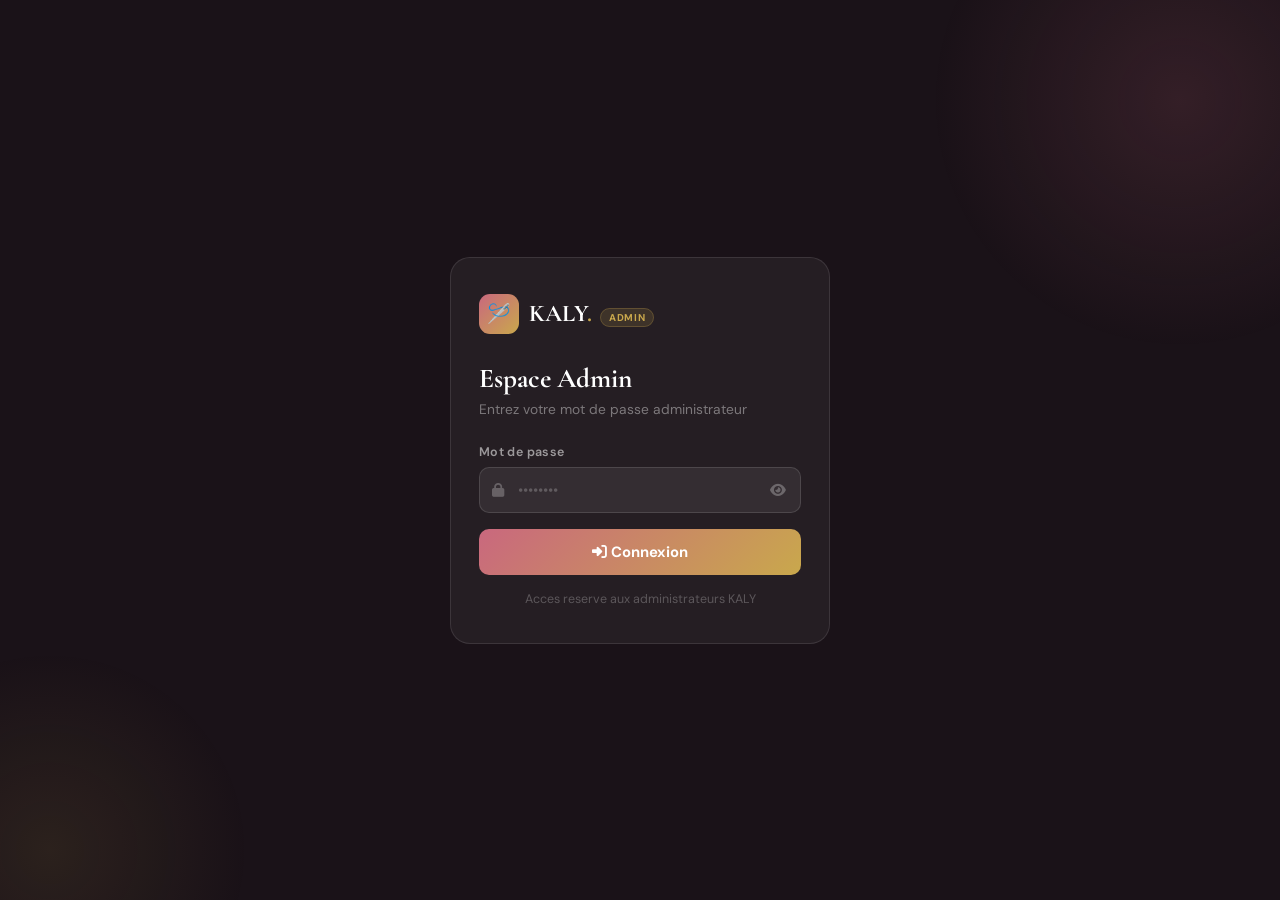
==== commit bf8fa8dc: "Update index.html" ====
--- a/index.html
+++ b/index.html
@@ -1,104 +1,139 @@
 <!DOCTYPE html>
 <html lang="fr">
 <head>
-  <meta charset="UTF-8">
-  <meta name="viewport" content="width=device-width, initial-scale=1.0">
-  <title>Admin — KALY</title>
-  <link rel="preconnect" href="https://fonts.googleapis.com">
-  <link rel="preconnect" href="https://fonts.gstatic.com" crossorigin>
-  <link href="https://fonts.googleapis.com/css2?family=Cormorant+Garamond:wght@400;600;700&family=DM+Sans:wght@300;400;500;600&display=swap" rel="stylesheet">
-  <link rel="stylesheet" href="https://cdnjs.cloudflare.com/ajax/libs/font-awesome/6.4.0/css/all.min.css">
-  <style>
-    *,*::before,*::after{margin:0;padding:0;box-sizing:border-box}
-    :root{--rose:#e8a0b0;--rose-deep:#c9687e;--gold:#c9a84c;--dark:#1a1218;--mid:#2e2129;--white:#fff}
-    html,body{height:100%}
-    body{font-family:'DM Sans',sans-serif;background:var(--dark);display:flex;align-items:center;justify-content:center;min-height:100vh;padding:20px;position:relative;overflow:hidden}
-    body::before{content:'';position:fixed;width:600px;height:600px;background:radial-gradient(circle,rgba(201,104,126,.15) 0%,transparent 70%);top:-200px;right:-200px;pointer-events:none}
-    body::after{content:'';position:fixed;width:500px;height:500px;background:radial-gradient(circle,rgba(201,168,76,.1) 0%,transparent 70%);bottom:-200px;left:-200px;pointer-events:none}
-    .card{width:100%;max-width:400px;background:rgba(255,255,255,.04);border:1px solid rgba(255,255,255,.1);border-radius:24px;padding:40px 36px;backdrop-filter:blur(16px);position:relative;z-index:1;animation:cardIn .5s ease}
-    @keyframes cardIn{from{opacity:0;transform:translateY(20px)}to{opacity:1;transform:translateY(0)}}
-    .logo-row{display:flex;align-items:center;gap:10px;margin-bottom:32px}
-    .logo-icon{width:42px;height:42px;border-radius:12px;background:linear-gradient(135deg,var(--rose-deep),var(--gold));display:flex;align-items:center;justify-content:center;font-size:20px}
-    .logo-text{font-family:'Cormorant Garamond',serif;font-size:1.6rem;font-weight:700;color:var(--white)}
-    .logo-text span{color:var(--gold)}
-    .admin-badge{display:inline-block;background:rgba(201,168,76,.15);border:1px solid rgba(201,168,76,.3);color:var(--gold);font-size:.72rem;font-weight:700;letter-spacing:.08em;text-transform:uppercase;padding:3px 12px;border-radius:99px;margin-left:8px}
-    h1{font-family:'Cormorant Garamond',serif;font-size:1.8rem;font-weight:700;color:var(--white);margin-bottom:6px}
-    .sub{color:rgba(255,255,255,.4);font-size:.88rem;margin-bottom:28px}
-    .field{margin-bottom:18px}
-    .field label{display:block;font-size:.8rem;font-weight:600;color:rgba(255,255,255,.6);margin-bottom:7px;letter-spacing:.03em}
-    .input-wrap{position:relative}
-    .input-wrap i{position:absolute;left:14px;top:50%;transform:translateY(-50%);color:rgba(255,255,255,.25);font-size:.9rem;pointer-events:none}
-    .input-wrap input{width:100%;padding:13px 14px 13px 40px;background:rgba(255,255,255,.07);border:1px solid rgba(255,255,255,.12);border-radius:12px;color:var(--white);font-size:.93rem;font-family:'DM Sans',sans-serif;outline:none;transition:border-color .2s}
-    .input-wrap input::placeholder{color:rgba(255,255,255,.25)}
-    .input-wrap input:focus{border-color:var(--rose);background:rgba(255,255,255,.1)}
-    .eye-btn{position:absolute;right:14px;top:50%;transform:translateY(-50%);background:none;border:none;color:rgba(255,255,255,.3);cursor:pointer;font-size:.9rem;padding:4px;transition:color .2s}
-    .eye-btn:hover{color:var(--rose)}
-    .error-msg{display:none;align-items:center;gap:8px;background:rgba(248,113,113,.12);border:1px solid rgba(248,113,113,.25);border-radius:10px;padding:11px 14px;color:#fca5a5;font-size:.84rem;margin-bottom:16px}
-    .error-msg.show{display:flex}
-    .btn-submit{width:100%;padding:14px;background:linear-gradient(135deg,var(--rose-deep),var(--gold));color:var(--white);border:none;border-radius:12px;font-size:.95rem;font-weight:700;font-family:'DM Sans',sans-serif;cursor:pointer;transition:opacity .2s;display:flex;align-items:center;justify-content:center;gap:8px}
-    .btn-submit:hover:not(:disabled){opacity:.88}
-    .btn-submit:disabled{opacity:.5;cursor:not-allowed}
-    .spinner{width:16px;height:16px;border:2px solid rgba(255,255,255,.3);border-top-color:white;border-radius:50%;animation:spin .7s linear infinite;display:none}
-    .btn-submit.loading .spinner{display:block}
-    .btn-submit.loading .lbl{display:none}
-    @keyframes spin{to{transform:rotate(360deg)}}
-    .back-link{display:flex;align-items:center;justify-content:center;gap:6px;color:rgba(255,255,255,.3);font-size:.82rem;text-decoration:none;margin-top:20px;transition:color .2s}
-    .back-link:hover{color:var(--rose)}
-  </style>
+<meta charset="UTF-8">
+<meta name="viewport" content="width=device-width, initial-scale=1.0">
+<title>Admin — KALY</title>
+<link rel="preconnect" href="https://fonts.googleapis.com">
+<link rel="preconnect" href="https://fonts.gstatic.com" crossorigin>
+<link href="https://fonts.googleapis.com/css2?family=Cormorant+Garamond:wght@400;600;700&family=DM+Sans:wght@300;400;500;600&display=swap" rel="stylesheet">
+<link rel="stylesheet" href="https://cdnjs.cloudflare.com/ajax/libs/font-awesome/6.4.0/css/all.min.css">
+<style>
+*,*::before,*::after{margin:0;padding:0;box-sizing:border-box}
+:root{--rose:#e8a0b0;--rose-deep:#c9687e;--gold:#c9a84c;--dark:#1a1218;--mid:#2e2129;--white:#fff}
+html,body{height:100%;min-height:100vh}
+body{font-family:'DM Sans',sans-serif;background:var(--dark);display:flex;align-items:center;justify-content:center;padding:20px;position:relative;overflow:hidden}
+body::before{content:'';position:fixed;width:500px;height:500px;background:radial-gradient(circle,rgba(201,104,126,.15) 0%,transparent 70%);top:-150px;right:-150px;pointer-events:none;z-index:0}
+body::after{content:'';position:fixed;width:400px;height:400px;background:radial-gradient(circle,rgba(201,168,76,.1) 0%,transparent 70%);bottom:-150px;left:-150px;pointer-events:none;z-index:0}
+.card{width:100%;max-width:380px;background:rgba(255,255,255,.05);border:1px solid rgba(255,255,255,.1);border-radius:20px;padding:36px 28px;position:relative;z-index:1;animation:up .4s ease}
+@keyframes up{from{opacity:0;transform:translateY(20px)}to{opacity:1;transform:translateY(0)}}
+.logo-row{display:flex;align-items:center;gap:10px;margin-bottom:28px}
+.logo-icon{width:40px;height:40px;border-radius:11px;background:linear-gradient(135deg,var(--rose-deep),var(--gold));display:flex;align-items:center;justify-content:center;font-size:19px}
+.logo-text{font-family:'Cormorant Garamond',serif;font-size:1.5rem;font-weight:700;color:var(--white)}
+.logo-text span{color:var(--gold)}
+.pill{background:rgba(201,168,76,.15);border:1px solid rgba(201,168,76,.25);color:var(--gold);font-size:.62rem;font-weight:700;letter-spacing:.07em;text-transform:uppercase;padding:2px 8px;border-radius:99px;margin-left:4px}
+h1{font-family:'Cormorant Garamond',serif;font-size:1.7rem;font-weight:700;color:var(--white);margin-bottom:5px}
+.sub{color:rgba(255,255,255,.4);font-size:.86rem;margin-bottom:26px}
+.field{margin-bottom:16px}
+.field label{display:block;font-size:.78rem;font-weight:600;color:rgba(255,255,255,.55);margin-bottom:7px;letter-spacing:.03em}
+.iw{position:relative}
+.iw i.ico{position:absolute;left:13px;top:50%;transform:translateY(-50%);color:rgba(255,255,255,.25);font-size:.88rem;pointer-events:none}
+.iw input{width:100%;padding:12px 40px 12px 38px;background:rgba(255,255,255,.07);border:1px solid rgba(255,255,255,.12);border-radius:10px;color:var(--white);font-size:.92rem;font-family:'DM Sans',sans-serif;outline:none;transition:border-color .2s}
+.iw input::placeholder{color:rgba(255,255,255,.22)}
+.iw input:focus{border-color:var(--rose);background:rgba(255,255,255,.1)}
+.eye{position:absolute;right:12px;top:50%;transform:translateY(-50%);background:none;border:none;color:rgba(255,255,255,.28);cursor:pointer;font-size:.88rem;padding:3px;transition:color .2s}
+.eye:hover{color:var(--rose)}
+.err-box{display:none;align-items:center;gap:8px;background:rgba(248,113,113,.1);border:1px solid rgba(248,113,113,.22);border-radius:9px;padding:10px 13px;color:#fca5a5;font-size:.82rem;margin-bottom:14px}
+.err-box.show{display:flex}
+.btn{width:100%;padding:13px;background:linear-gradient(135deg,var(--rose-deep),var(--gold));color:var(--white);border:none;border-radius:10px;font-size:.93rem;font-weight:700;font-family:'DM Sans',sans-serif;cursor:pointer;transition:opacity .2s;display:flex;align-items:center;justify-content:center;gap:8px;margin-top:4px}
+.btn:hover:not(:disabled){opacity:.88}
+.btn:disabled{opacity:.45;cursor:not-allowed}
+.sp{width:15px;height:15px;border:2px solid rgba(255,255,255,.3);border-top-color:#fff;border-radius:50%;animation:spin .7s linear infinite;display:none}
+.btn.loading .sp{display:block}.btn.loading .lbl{display:none}
+@keyframes spin{to{transform:rotate(360deg)}}
+.hint{text-align:center;margin-top:16px;color:rgba(255,255,255,.25);font-size:.78rem}
+</style>
 </head>
 <body>
 <div class="card">
   <div class="logo-row">
     <div class="logo-icon">&#x1FAA1;</div>
-    <span class="logo-text">KALY<span>.</span></span>
-    <span class="admin-badge">Admin</span>
+    <div>
+      <span class="logo-text">KALY<span>.</span></span>
+      <span class="pill">Admin</span>
+    </div>
   </div>
   <h1>Espace Admin</h1>
-  <p class="sub">Connectez-vous avec votre mot de passe administrateur</p>
-  <div class="error-msg" id="err"><i class="fas fa-exclamation-circle"></i><span id="err-text"></span></div>
+  <p class="sub">Entrez votre mot de passe administrateur</p>
+  <div class="err-box" id="err"><i class="fas fa-exclamation-circle"></i><span id="err-txt">Erreur</span></div>
   <div class="field">
-    <label>Mot de passe administrateur</label>
-    <div class="input-wrap">
-      <i class="fas fa-lock"></i>
+    <label>Mot de passe</label>
+    <div class="iw">
+      <i class="ico fas fa-lock"></i>
       <input type="password" id="pwd" placeholder="••••••••" autocomplete="current-password">
-      <button class="eye-btn" type="button" id="eye-btn"><i class="fas fa-eye" id="eye-icon"></i></button>
+      <button class="eye" type="button" id="eye"><i class="fas fa-eye" id="eye-icon"></i></button>
     </div>
   </div>
-  <button class="btn-submit" id="submit-btn">
-    <div class="spinner"></div>
-    <span class="lbl"><i class="fas fa-sign-in-alt"></i> Se connecter</span>
+  <button class="btn" id="btn">
+    <div class="sp"></div>
+    <span class="lbl"><i class="fas fa-sign-in-alt"></i> Connexion</span>
   </button>
-  <a href="../index.html" class="back-link"><i class="fas fa-arrow-left"></i> Retour au site</a>
+  <p class="hint">Acces reserve aux administrateurs KALY</p>
 </div>
 <script>
 var API = 'https://kaly-backend.onrender.com/api';
-document.getElementById('eye-btn').addEventListener('click', function(){
-  var inp = document.getElementById('pwd'); var icon = document.getElementById('eye-icon');
+
+/* Eye toggle */
+document.getElementById('eye').addEventListener('click', function(){
+  var inp = document.getElementById('pwd');
+  var icon = document.getElementById('eye-icon');
   inp.type = inp.type === 'password' ? 'text' : 'password';
   icon.className = inp.type === 'password' ? 'fas fa-eye' : 'fas fa-eye-slash';
 });
-document.getElementById('submit-btn').addEventListener('click', async function(){
-  var btn = this; var pwd = document.getElementById('pwd').value.trim();
-  var err = document.getElementById('err'); var errTxt = document.getElementById('err-text');
-  err.classList.remove('show');
-  if (!pwd) { errTxt.textContent = 'Entrez le mot de passe'; err.classList.add('show'); return; }
+
+/* Si deja connecte */
+if (localStorage.getItem('kaly_admin_pwd')) {
+  window.location.replace('dashboard.html');
+}
+
+function showErr(msg){
+  document.getElementById('err-txt').textContent = msg;
+  document.getElementById('err').classList.add('show');
+}
+function hideErr(){ document.getElementById('err').classList.remove('show'); }
+
+async function doLogin(){
+  var pwd = document.getElementById('pwd').value.trim();
+  var btn = document.getElementById('btn');
+  hideErr();
+  if(!pwd){ showErr('Entrez votre mot de passe'); return; }
+
   btn.disabled = true; btn.classList.add('loading');
+
   try {
-    var res = await fetch(API + '/admin/stats', { headers: { 'password': pwd } });
+    /* Reveille le backend d'abord, puis verifie le mot de passe */
+    var controller = new AbortController();
+    var timeout = setTimeout(function(){ controller.abort(); }, 15000);
+
+    var res = await fetch(API + '/admin/stats', {
+      headers: { 'password': pwd },
+      signal: controller.signal
+    });
+    clearTimeout(timeout);
+
     if (res.ok) {
-      localStorage.setItem('kaly_admin_password', pwd);
-      window.location.href = 'dashboard.html';
+      localStorage.setItem('kaly_admin_pwd', pwd);
+      window.location.replace('dashboard.html');
+    } else if (res.status === 401) {
+      showErr('Mot de passe incorrect');
     } else {
-      errTxt.textContent = 'Mot de passe incorrect';
-      err.classList.add('show');
+      showErr('Erreur serveur (' + res.status + '). Reessayez.');
     }
   } catch(e) {
-    errTxt.textContent = 'Serveur inaccessible. Verifiez votre connexion.';
-    err.classList.add('show');
-  } finally { btn.disabled = false; btn.classList.remove('loading'); }
+    if (e.name === 'AbortError') {
+      showErr('Le serveur met trop de temps (cold start). Reessayez dans 30 secondes.');
+    } else {
+      showErr('Impossible de joindre le serveur. Verifiez votre connexion.');
+    }
+  } finally {
+    btn.disabled = false; btn.classList.remove('loading');
+  }
+}
+
+document.getElementById('btn').addEventListener('click', doLogin);
+document.getElementById('pwd').addEventListener('keydown', function(e){
+  if(e.key === 'Enter') doLogin();
 });
-document.getElementById('pwd').addEventListener('keydown', function(e){ if(e.key==='Enter') document.getElementById('submit-btn').click(); });
-if (localStorage.getItem('kaly_admin_password')) window.location.href = 'dashboard.html';
 </script>
 </body>
 </html>
